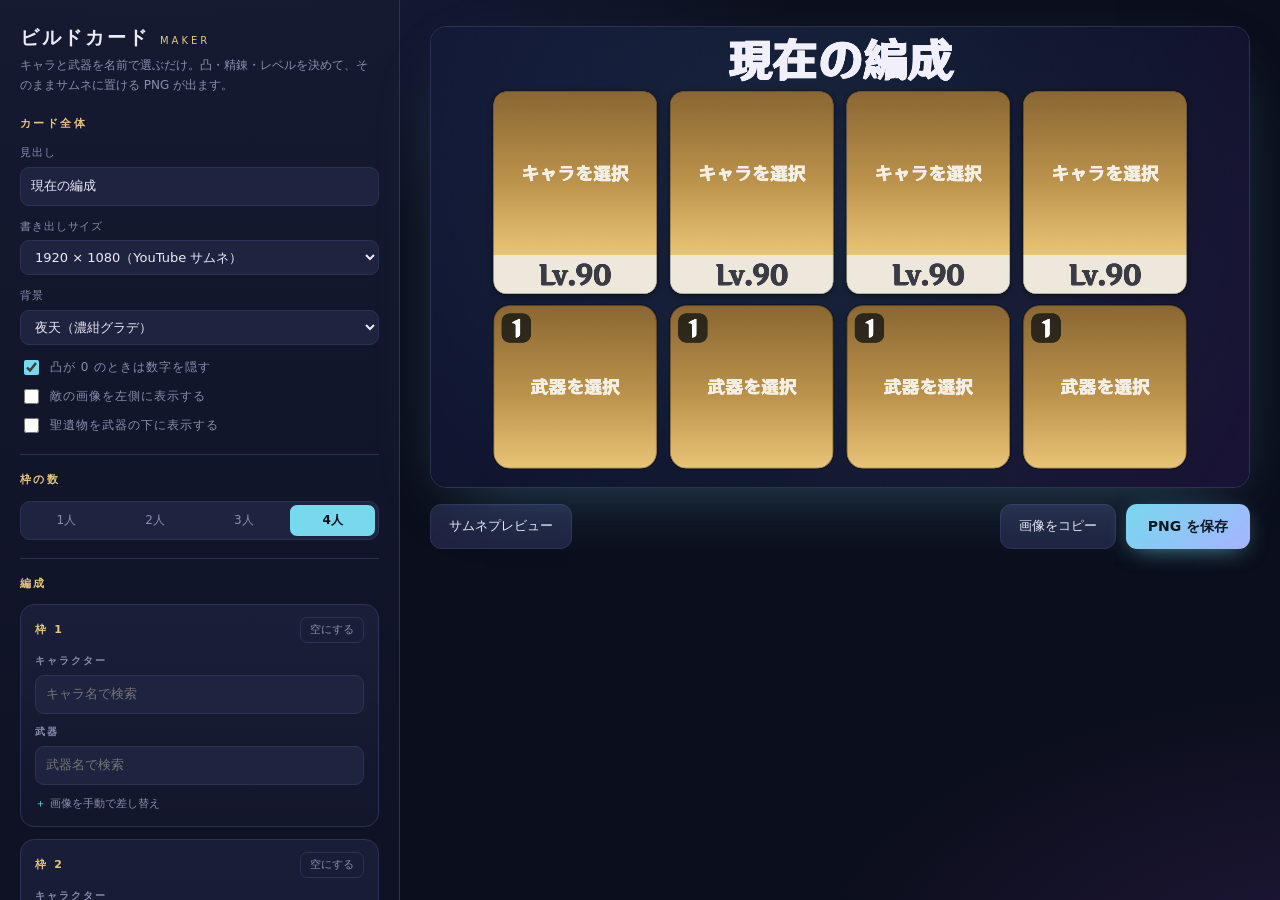
==== build-card-maker.html @ cc03a342 "ビルドカードメーカーをプランナーに統合し、キャラデータを共通化 サムネ用のビルドカードメーカーを同じリポジトリに取り込み、プランナーと master-data.js / images を共有するように" ====
<!DOCTYPE html>
<html lang="ja">
<head>
<meta charset="utf-8">
<meta name="viewport" content="width=device-width, initial-scale=1">
<title>ビルドカード メーカー</title>
<style>
  /* カード（キャンバス）描画用フォント。UI パネルには使いません。 */
  @font-face{ font-family:"CardFont"; src:url("./zhcn.ttf") format("truetype"); font-display:swap; }
  :root{
    --void:#0B0E1C;
    --panel:#161A31;
    --panel-2:#1E2340;
    --line:#2C3255;
    --ink:#ECEAF7;
    --muted:#8A8DAE;
    --gold:#E6C583;
    --glow:#78D8EE;
  }
  *{box-sizing:border-box}
  html,body{margin:0;height:100%}
  body{
    background:
      radial-gradient(1100px 600px at 12% -10%, #1B2246 0%, transparent 60%),
      radial-gradient(900px 500px at 105% 110%, #22183A 0%, transparent 60%),
      var(--void);
    color:var(--ink);
    font-family:"Hiragino Kaku Gothic ProN","Hiragino Sans","Yu Gothic","Noto Sans JP",system-ui,sans-serif;
    font-size:14px;
    line-height:1.6;
  }
  .wrap{display:grid;grid-template-columns:400px 1fr;min-height:100%}
  @media (max-width:900px){ .wrap{grid-template-columns:1fr} }

  /* ---- side ---- */
  .side{
    background:linear-gradient(180deg,rgba(22,26,49,.96),rgba(15,18,36,.96));
    border-right:1px solid var(--line);
    padding:22px 20px 60px;
    overflow-y:auto;
    max-height:100vh;
  }
  @media (max-width:900px){ .side{max-height:none;border-right:none;border-bottom:1px solid var(--line)} }

  .brand{display:flex;align-items:baseline;gap:10px;margin-bottom:4px}
  .brand h1{ font-size:19px;margin:0;letter-spacing:.14em;font-weight:600; }
  .brand span{font-size:10px;letter-spacing:.3em;color:var(--gold);text-transform:uppercase}
  .lede{color:var(--muted);font-size:12px;margin:0 0 20px}

  .group{border-top:1px solid var(--line);padding-top:16px;margin-top:18px}
  .group > h2{ font-size:11px;letter-spacing:.22em;color:var(--gold); margin:0 0 12px;font-weight:600; }
  label{display:block;font-size:11px;color:var(--muted);margin:0 0 5px;letter-spacing:.08em}

  input[type=text], select{
    width:100%;background:var(--panel-2);border:1px solid var(--line);
    color:var(--ink);border-radius:9px;padding:8px 10px;font:inherit;font-size:13px;
    transition:border-color .15s, box-shadow .15s;
  }
  input[type=text]:focus, select:focus{
    outline:none;border-color:var(--glow);box-shadow:0 0 0 3px rgba(120,216,238,.16);
  }
  .field{margin-bottom:12px}

  .seg{display:flex;gap:4px;background:var(--panel-2);border:1px solid var(--line);border-radius:10px;padding:3px}
  .seg button{
    flex:1;background:none;border:none;color:var(--muted);font:inherit;font-size:12px;
    padding:6px 2px;border-radius:7px;cursor:pointer;transition:.15s;
  }
  .seg button:hover{color:var(--ink)}
  .seg button[aria-pressed=true]{background:var(--glow);color:#08121A;font-weight:600}
  .seg button:focus-visible{outline:2px solid var(--glow);outline-offset:2px}

  .check{display:flex;align-items:center;gap:8px;margin-bottom:8px;color:var(--muted);font-size:12px;cursor:pointer}
  .check input{accent-color:var(--glow);width:15px;height:15px}

  /* slot cards */
  .slot{
    border:1px solid var(--line);border-radius:14px;padding:14px;margin-bottom:12px;
    background:linear-gradient(180deg,rgba(30,35,64,.7),rgba(22,26,49,.5));
  }
  .slot.focus{border-color:var(--glow);box-shadow:0 0 0 3px rgba(120,216,238,.16)}
  .slot > header{ display:flex;align-items:center;gap:8px;margin:-2px 0 10px; }
  .slot > header b{font-size:11px;letter-spacing:.2em;color:var(--gold);font-weight:600}
  .slot > header .sp{flex:1}
  .mini{
    background:none;border:1px solid var(--line);color:var(--muted);
    border-radius:7px;font:inherit;font-size:11px;padding:3px 9px;cursor:pointer;transition:.15s;
  }
  .mini:hover{border-color:var(--glow);color:var(--ink)}

  .seclabel{font-size:10px;letter-spacing:.2em;color:var(--muted);margin:10px 0 6px;font-weight:600}

  /* search */
  .search{position:relative;margin-bottom:4px}
  .s-input{width:100%}
  .results{
    position:absolute;left:0;right:0;top:calc(100% + 4px);z-index:9;
    background:var(--panel);border:1px solid var(--line);border-radius:10px;
    max-height:260px;overflow-y:auto;box-shadow:0 18px 40px -18px rgba(0,0,0,.8);
  }
  .result{display:flex;align-items:center;gap:9px;padding:7px 9px;cursor:pointer;border-bottom:1px solid rgba(255,255,255,.04)}
  .result:last-child{border-bottom:none}
  .result:hover{background:var(--panel-2)}
  .result.muted{color:var(--muted);font-size:12px;justify-content:center;cursor:default}
  .res-th{width:34px;height:34px;border-radius:8px;flex:none;background:var(--void) center/cover no-repeat;border:1px solid var(--line)}
  .res-tx{min-width:0;line-height:1.3}
  .res-tx b{display:block;font-size:12.5px;color:var(--ink);font-weight:500}
  .res-tx span{font-size:10.5px;color:var(--muted)}
  .res-tx .motif{color:var(--gold);font-style:normal;font-weight:600}
  /* レア度ラベル（暗い背景でも読める明度に調整） */
  .star{font-style:normal;font-weight:700}
  .star.s5{color:#F0C46A}
  .star.s4{color:#C6A2FF}
  .star.s3{color:#7FC9EC}

  /* selected chip */
  .chip{display:flex;align-items:center;gap:9px;padding:7px 9px;border:1px solid var(--line);border-radius:10px;background:rgba(11,14,28,.4);margin-bottom:4px}
  .chip-th{width:36px;height:36px;border-radius:8px;flex:none;background:var(--void) center/cover no-repeat;border:1px solid var(--line)}
  .chip-tx{flex:1;min-width:0;line-height:1.3}
  .chip-tx b{display:block;font-size:13px;color:var(--ink);font-weight:500;white-space:nowrap;overflow:hidden;text-overflow:ellipsis}
  .chip-tx span{font-size:10.5px;color:var(--muted)}

  /* param row */
  .prow{display:flex;gap:8px;margin:8px 0 2px}
  .prow > .lb{flex:1;min-width:0}
  .lb label{margin-bottom:4px}
  .stepper{display:flex;align-items:center;gap:5px}
  .stepper button{
    width:24px;height:26px;flex:none;border-radius:7px;border:1px solid var(--line);
    background:var(--panel-2);color:var(--ink);font:inherit;font-size:14px;cursor:pointer;line-height:1;
  }
  .stepper button:hover{border-color:var(--glow)}
  .stepper .val{
    flex:1;text-align:center;font-size:12.5px;font-variant-numeric:tabular-nums;
    background:var(--panel-2);border:1px solid var(--line);border-radius:7px;padding:3px 0;min-width:40px;
  }
  .mini-seg button{font-size:11px;padding:5px 2px}
  .lb input[type=text]{padding:6px 8px;text-align:center}

  .manual{margin-top:10px}
  .manual > summary{font-size:11px;color:var(--muted);cursor:pointer;list-style:none}
  .manual > summary::-webkit-details-marker{display:none}
  .manual > summary::before{content:"＋ ";color:var(--glow)}
  .manual[open] > summary::before{content:"－ "}
  .mfile{display:flex;align-items:center;justify-content:space-between;gap:8px;margin-top:8px;font-size:11px;color:var(--muted)}
  .mfile span{color:var(--ink)}
  .mfile input{font-size:11px;color:var(--muted);max-width:180px}

  /* ---- stage ---- */
  .stage{ padding:26px 30px 40px;display:flex;flex-direction:column;gap:16px;min-width:0; }
  .canvas-hold{
    position:relative;border-radius:16px;overflow:hidden;border:1px solid var(--line);
    background: repeating-conic-gradient(#171B33 0% 25%, #12162B 0% 50%) 50%/22px 22px;
    box-shadow:0 24px 70px -30px rgba(120,216,238,.35), 0 0 0 1px rgba(255,255,255,.02) inset;
  }
  #cv{display:block;width:100%;height:auto}

  .bar{display:flex;align-items:center;gap:10px;flex-wrap:wrap}
  .cta{
    border:none;border-radius:11px;padding:11px 22px;font:inherit;font-size:14px;font-weight:600;
    cursor:pointer;transition:.15s;
    background:linear-gradient(135deg,var(--glow),#A8B4FF);color:#08121A;
    box-shadow:0 6px 24px -8px rgba(120,216,238,.7);
  }
  .cta:hover{transform:translateY(-1px)}
  .ghost{
    border:1px solid var(--line);border-radius:11px;padding:11px 18px;font:inherit;font-size:13px;
    background:var(--panel-2);color:var(--ink);cursor:pointer;transition:.15s;
  }
  .ghost:hover{border-color:var(--glow)}
  button:focus-visible{outline:2px solid var(--glow);outline-offset:2px}

  .toast{
    position:fixed;left:50%;bottom:28px;transform:translate(-50%,20px);
    background:var(--panel-2);border:1px solid var(--glow);color:var(--ink);
    padding:10px 20px;border-radius:11px;font-size:13px;opacity:0;pointer-events:none;
    transition:.25s;z-index:60;
  }
  .toast.on{opacity:1;transform:translate(-50%,0)}

  /* ---- youtube preview modal ---- */
  .modal{position:fixed;inset:0;z-index:50;display:flex;align-items:center;justify-content:center;padding:24px}
  .modal[hidden]{display:none}
  .modal-bg{position:absolute;inset:0;background:rgba(4,6,14,.72);backdrop-filter:blur(3px)}
  .modal-card{
    position:relative;background:#0f0f0f;color:#f1f1f1;border:1px solid #272727;border-radius:16px;
    width:min(940px,94vw);max-height:88vh;overflow-y:auto;padding:22px 24px 26px;
    box-shadow:0 40px 120px -30px rgba(0,0,0,.9);
    font-family:"Roboto","Hiragino Kaku Gothic ProN","Noto Sans JP",system-ui,sans-serif;
  }
  .modal-x{position:absolute;top:12px;right:14px;background:none;border:none;color:#aaa;font-size:26px;cursor:pointer;line-height:1}
  .modal-x:hover{color:#fff}
  .modal-card h3{margin:0 0 4px;font-size:15px;font-weight:600;color:#fff}
  .modal-sub{margin:0 0 18px;font-size:12px;color:#aaa}
  .yt-dur{position:absolute;right:8px;bottom:8px;background:rgba(0,0,0,.8);color:#fff;font-size:12px;font-weight:600;padding:1px 6px;border-radius:5px}
  .yt-sech{font-size:12px;color:#aaa;letter-spacing:.05em;margin:0 0 10px;text-transform:uppercase}
  .yt-list{display:flex;flex-direction:column;gap:10px}
  .yt-row{display:flex;gap:10px}
  .yt-rowthumb{position:relative;width:168px;flex:none;aspect-ratio:16/9;border-radius:10px;overflow:hidden;background:#000}
  .yt-rowthumb img,.yt-rowthumb canvas{width:100%;height:100%;object-fit:contain;display:block}
  .yt-rowtx{min-width:0}
  .yt-rowtitle{font-size:13.5px;font-weight:500;color:#f1f1f1;line-height:1.3;margin-bottom:4px;
    display:-webkit-box;-webkit-line-clamp:2;-webkit-box-orient:vertical;overflow:hidden}
  .yt-rowmeta{font-size:11.5px;color:#aaa}
  @media (max-width:640px){ .yt-rowthumb{width:120px} }

  /* 検索結果ページでの見え方 */
  .yt-search{display:flex;flex-direction:column;gap:18px;margin-bottom:26px}
  .yt-srow{display:flex;gap:16px}
  .yt-sthumb{position:relative;width:360px;flex:none;aspect-ratio:16/9;border-radius:12px;overflow:hidden;background:#000}
  .yt-sthumb canvas{width:100%;height:100%;object-fit:contain;display:block}
  .yt-stx{min-width:0;padding-top:2px}
  .yt-stitle{font-size:18px;font-weight:400;color:#f1f1f1;line-height:1.4;margin-bottom:6px;
    display:-webkit-box;-webkit-line-clamp:2;-webkit-box-orient:vertical;overflow:hidden}
  .yt-smeta{font-size:12px;color:#aaa;margin-bottom:12px}
  .yt-sch{display:flex;align-items:center;gap:8px;font-size:12px;color:#aaa;margin-bottom:8px}
  .yt-sav{width:24px;height:24px;border-radius:50%;flex:none;background:linear-gradient(135deg,#78D8EE,#A8B4FF)}
  .yt-sdesc{font-size:12px;color:#aaa;line-height:1.5;
    display:-webkit-box;-webkit-line-clamp:2;-webkit-box-orient:vertical;overflow:hidden}
  @media (max-width:760px){ .yt-sthumb{width:240px} }

  @media (prefers-reduced-motion:reduce){ *{transition:none !important} }
</style>
</head>
<body>
<div class="wrap">

  <!-- ================= 操作パネル ================= -->
  <aside class="side">
    <div class="brand"><h1>ビルドカード</h1><span>maker</span></div>
    <p class="lede">キャラと武器を名前で選ぶだけ。凸・精錬・レベルを決めて、そのままサムネに置ける PNG が出ます。</p>

    <div class="group" style="border-top:none;padding-top:0;margin-top:0">
      <h2>カード全体</h2>
      <div class="field">
        <label for="title">見出し</label>
        <input type="text" id="title" value="現在の編成" placeholder="空欄でもOK">
      </div>
      <div class="field">
        <label for="size">書き出しサイズ</label>
        <select id="size">
          <option value="1920x1080">1920 × 1080（YouTube サムネ）</option>
          <option value="1280x720">1280 × 720</option>
          <option value="1200x675">1200 × 675（X 投稿）</option>
          <option value="1080x1080">1080 × 1080（正方形）</option>
          <option value="1080x1350">1080 × 1350（縦長）</option>
        </select>
      </div>
      <div class="field">
        <label for="bg">背景</label>
        <select id="bg">
          <option value="night">夜天（濃紺グラデ）</option>
          <option value="ember">残照（紫〜橙）</option>
          <option value="paper">白磁（明るめ）</option>
          <option value="ink">墨（単色）</option>
          <option value="clear">透過（イラストに重ねる用）</option>
        </select>
      </div>
      <label class="check"><input type="checkbox" id="hideZero" checked><span>凸が 0 のときは数字を隠す</span></label>
      <label class="check"><input type="checkbox" id="showEnemy"><span>敵の画像を左側に表示する</span></label>
      <label class="check"><input type="checkbox" id="showArtifact"><span>聖遺物を武器の下に表示する</span></label>
      <div id="enemyPick" hidden></div>
    </div>

    <div class="group">
      <h2>枠の数</h2>
      <div class="seg" id="countSeg"></div>
    </div>

    <div class="group">
      <h2>編成</h2>
      <div id="slots"></div>
    </div>
  </aside>

  <!-- ================= プレビュー ================= -->
  <main class="stage">
    <div class="canvas-hold">
      <canvas id="cv" width="1920" height="1080"></canvas>
    </div>
    <div class="bar">
      <button class="ghost" id="previewBtn">サムネプレビュー</button>
      <span style="flex:1"></span>
      <button class="ghost" id="copyBtn">画像をコピー</button>
      <button class="cta" id="saveBtn">PNG を保存</button>
    </div>
  </main>
</div>

<!-- YouTube サムネプレビュー -->
<div class="modal" id="ytModal" hidden>
  <div class="modal-bg" id="ytBg"></div>
  <div class="modal-card">
    <button class="modal-x" id="ytClose" aria-label="閉じる">×</button>
    <h3>YouTube サムネイル プレビュー</h3>
    <p class="modal-sub">検索結果・関連動画に並んだときの見え方の目安です。</p>
    <p class="yt-sech">検索結果での見え方</p>
    <div class="yt-search" id="ytSearch"></div>
    <p class="yt-sech">関連動画での見え方</p>
    <div class="yt-list" id="ytList"></div>
  </div>
</div>

<div class="toast" id="toast"></div>

<!-- 幻想シアターと同じ構造のフォルダに置く前提。characters / weapons / icons.elements を読み込みます -->
<script>
// master-data.js を毎回読み直す（ブラウザのキャッシュで古いデータが残るのを防ぐ）
var _v=Date.now();
document.write('<scr'+'ipt src="./master-data.js?v='+_v+'"><\/scr'+'ipt>');
document.write('<scr'+'ipt src="./card-data.js?v='+_v+'"><\/scr'+'ipt>');
</script>
<script>
/* ============================================================
   データ読み込み
   ============================================================ */
const DATA = window.GENGEKI_MASTER_DATA || {};
const CHARS = (DATA.characters || []).filter(c => c && c.name);
const CARD = window.CARD_DATA || {};           // card-data.js（武器・聖遺物・敵・読みがな）
const WEAPONS = CARD.weapons || [];
const ENEMIES = CARD.enemies || [];
const ARTIFACTS = CARD.artifacts || [];
const READINGS = CARD.readings || {};
// 読みがなは master-data.js（Notion の Reading 列）を優先し、無ければ card-data.js で補う
const charReading = c => c.reading || READINGS[c.id] || "";
const ELEM_ICON = (DATA.icons && DATA.icons.elements) || {};
const ELEM_LIST = DATA.elements || ["炎","水","雷","氷","風","岩","草"];

const ELEMENTS = {
  "炎":"#FF7A4D","水":"#4FB6FF","雷":"#B98BFF","氷":"#8FE3F5",
  "風":"#5FE0A8","岩":"#F0B93E","草":"#93C93B"
};

// レア度表が入るまでの暫定フォールバック（★4キャラの id）。master-data 側に rarity があればそちら優先。
const FOURSTAR = new Set([
  "amber","xiangling","bennett","xinyan","thoma","chevreuse","gamin","yanfei","nicole",
  "barbara","xingqiu","candace","chongyun","rosaria","layla","mika","freminet","diona","charlotte","kaeya",
  "iansan","ororon","sethos","dori","kukishinobu","kujousara","fischl","beidou","razor","lisa",
  "lynette","faruzan","shikanoinheizou","sayu","sucrose","kachina","yunjin","gorou","noelle","ningguang",
  "kirara","kaveh","yaoyao","collei"
]);
const charRarity = c => c.rarity || (FOURSTAR.has(c.id) ? 4 : 5);

/* ============================================================
   状態
   ============================================================ */
function newSlot(){
  return {
    char:null, charImg:null, elem:"", cons:0, level:90, rarityOverride:null,
    cz:1, cox:0, coy:0,
    weapon:null, wpImg:null, refine:1, wrarityOverride:null,
    wz:1, wox:0, woy:0,
    artifact:null, afImg:null
  };
}
const S = {
  title:"現在の編成", w:1920, h:1080, bg:"night", hideZero:true,
  enemy:null, enemyImg:null, showEnemy:false, showArtifact:false,
  slots:[newSlot(),newSlot(),newSlot(),newSlot()], count:4
};

const slotElem   = s => s.char ? (s.char.isTraveler ? (s.elem || s.char.element) : s.char.element) : (s.elem || "");
const slotCharR  = s => s.rarityOverride  ?? (s.char   ? charRarity(s.char)        : 5);
const slotWpR    = s => s.wrarityOverride ?? (s.weapon ? (s.weapon.rarity || 5)    : 5);

const cv = document.getElementById("cv");
const ctx = cv.getContext("2d");
let hits = [];
let drag = null;

/* ============================================================
   画像ロード（キャッシュ）
   ============================================================ */
const imgCache = new Map();
function loadImg(src, cb){
  if(!src){ cb && cb(null); return; }
  let e = imgCache.get(src);
  if(e){
    if(e.ok) cb && cb(e.img);
    else if(cb) e.cbs.push(cb);
    return;
  }
  const img = new Image();
  e = { img, ok:false, cbs: cb ? [cb] : [] };
  imgCache.set(src, e);
  img.onload  = ()=>{ e.ok=true; e.cbs.forEach(f=>f(img)); e.cbs=[]; draw(); };
  img.onerror = ()=>{
    // macOS で作られたファイル名は濁点が分解形(NFD)のことがある。
    // 1度だけ NFD 表記で読み直す（例: 「夜を紡ぐ天鏡.webp」）
    const alt = src.normalize && src.normalize("NFD");
    if(alt && alt!==src && !e.retried){ e.retried=true; img.src=alt; return; }
    e.cbs.forEach(f=>f(null)); e.cbs=[];
  };
  img.src = src;
}
function cachedReady(src){ const e = imgCache.get(src); return e && e.ok ? e.img : null; }

function readImage(file, cb){
  const r = new FileReader();
  r.onload = ()=>{ const img = new Image(); img.onload = ()=>cb(img); img.src = r.result; };
  r.readAsDataURL(file);
}

/* ============================================================
   選択
   ============================================================ */
function selectChar(i, c){
  const s = S.slots[i];
  s.char = c; s.charImg = null; s.rarityOverride = null;
  s.elem = c.isTraveler ? c.element : "";
  s.level = c.level || 90; s.cz=1; s.cox=0; s.coy=0;
  // 武器種が合わなくなったら武器を外す
  const type = c.tags && c.tags.weapon;
  if(s.weapon && type && s.weapon.type && s.weapon.type !== type){ s.weapon=null; s.wpImg=null; }
  loadImg(c.image, img=>{ s.charImg = img; draw(); });
  buildSlots(); draw();
}
function selectEnemy(e){
  S.enemy=e; S.enemyImg=null;
  if(e) loadImg(e.image, img=>{ S.enemyImg=img; draw(); });
  buildSlots(); draw();
}
function selectArtifact(i, a){
  const s=S.slots[i];
  s.artifact=a; s.afImg=null;
  if(a) loadImg(a.image, img=>{ s.afImg=img; draw(); });
  buildSlots(); draw();
}
function selectWeapon(i, w){
  const s = S.slots[i];
  s.weapon = w; s.wpImg = null; s.refine = 1; s.wrarityOverride = null;
  s.wz=1; s.wox=0; s.woy=0;
  loadImg(w.image, img=>{ s.wpImg = img; draw(); });
  buildSlots(); draw();
}

/* ============================================================
   UI 構築
   ============================================================ */
const seg = document.getElementById("countSeg");
[1,2,3,4].forEach(n=>{
  const b = document.createElement("button");
  b.textContent = n + "人";
  b.setAttribute("aria-pressed", n===S.count);
  b.onclick = ()=>{
    S.count = n;
    [...seg.children].forEach((c,i)=>c.setAttribute("aria-pressed", i+1===n));
    buildSlots(); draw();
  };
  seg.appendChild(b);
});

function buildSlots(){
  const host = document.getElementById("slots");
  host.innerHTML = "";
  for(let i=0;i<S.count;i++) host.appendChild(slotUI(i));
}

function sectionLabel(txt){ const d=document.createElement("div"); d.className="seclabel"; d.textContent=txt; return d; }
function labeled(txt, node){
  const d=document.createElement("div"); d.className="lb";
  const l=document.createElement("label"); l.textContent=txt;
  d.append(l,node); return d;
}
// ★5=金 / ★4=紫 / ★3=青 の色付きラベル
function starTag(r){
  const n = r>=5 ? 5 : (r>=4 ? 4 : 3);
  return `<i class="star s${n}">★${n}</i>`;
}
function resultHTML(src,name,meta){
  return `<div class="res-th" style="background-image:url('${src||""}')"></div>`+
         `<div class="res-tx"><b>${name}</b><span>${meta||""}</span></div>`;
}
function selectedChip(src,name,meta,onChange){
  const d=document.createElement("div"); d.className="chip";
  d.innerHTML = `<div class="chip-th" style="background-image:url('${src||""}')"></div>`+
                `<div class="chip-tx"><b>${name}</b><span>${meta||""}</span></div>`;
  const b=document.createElement("button"); b.className="mini"; b.textContent="変更"; b.onclick=onChange;
  d.appendChild(b); return d;
}
function makeSearch(opts){
  const wrap=document.createElement("div"); wrap.className="search";
  const input=document.createElement("input"); input.type="text"; input.placeholder=opts.placeholder;
  const res=document.createElement("div"); res.className="results"; res.hidden=true;
  wrap.append(input,res);
  function render(){
    const q=input.value.trim();
    const list=opts.list().filter(it=> !q || opts.text(it).includes(q));
    res.innerHTML="";
    if(list.length===0){
      const m=document.createElement("div"); m.className="result muted";
      m.textContent = opts.empty || "該当なし"; res.appendChild(m); res.hidden=false; return;
    }
    list.forEach(it=>{
      const r=document.createElement("div"); r.className="result"; r.innerHTML=opts.item(it);
      r.onmousedown = e=>{ e.preventDefault(); opts.pick(it); };
      res.appendChild(r);
    });
    res.hidden=false;
  }
  input.oninput=render; input.onfocus=render;
  input.onblur=()=>setTimeout(()=>res.hidden=true,120);
  return wrap;
}
function stepper(val,min,max,fmt,onchange){
  const wrap=document.createElement("div"); wrap.className="stepper";
  const dec=document.createElement("button"); dec.textContent="−";
  const v=document.createElement("span"); v.className="val"; v.textContent=fmt(val);
  const inc=document.createElement("button"); inc.textContent="＋";
  let cur=val;
  dec.onclick=()=>{ cur=Math.max(min,cur-1); v.textContent=fmt(cur); onchange(cur); };
  inc.onclick=()=>{ cur=Math.min(max,cur+1); v.textContent=fmt(cur); onchange(cur); };
  wrap.append(dec,v,inc); return wrap;
}
// 実際に存在するレベル：1〜90 と 95・100
const LEVELS=(()=>{ const a=[100,95]; for(let v=90;v>=1;v--) a.push(v); return a; })();
function levelSelect(s){
  const sel=document.createElement("select");
  LEVELS.forEach(v=>{ const o=document.createElement("option"); o.value=v; o.textContent="Lv."+v; sel.appendChild(o); });
  sel.value=String(s.level);
  sel.onchange=()=>{ s.level=+sel.value; draw(); };
  return sel;
}
function elemSelect(s){
  const sel=document.createElement("select");
  ELEM_LIST.forEach(e=>{ const o=document.createElement("option"); o.value=e; o.textContent=e; sel.appendChild(o); });
  sel.value=slotElem(s);
  sel.onchange=()=>{ s.elem=sel.value; draw(); };
  return sel;
}
function manualUploads(i){
  const s=S.slots[i];
  const d=document.createElement("details"); d.className="manual";
  const sum=document.createElement("summary"); sum.textContent="画像を手動で差し替え"; d.appendChild(sum);
  const mk=(txt,kind)=>{
    const f=document.createElement("label"); f.className="mfile";
    const sp=document.createElement("span"); sp.textContent=txt; f.appendChild(sp);
    const inp=document.createElement("input"); inp.type="file"; inp.accept="image/*";
    inp.onchange=()=>{ const file=inp.files[0]; if(!file) return; readImage(file,img=>{
      if(kind==="char"){ s.charImg=img; s.cz=1; s.cox=0; s.coy=0; }
      else if(kind==="af"){ s.afImg=img; }
      else { s.wpImg=img; s.wz=1; s.wox=0; s.woy=0; }
      draw();
    }); };
    f.appendChild(inp); return f;
  };
  d.append(mk("キャラ画像","char"), mk("武器画像","wp"));
  if(S.showArtifact) d.appendChild(mk("聖遺物画像","af"));
  return d;
}

// 敵の画像を手動で差し替え
function enemyManualUpload(){
  const d=document.createElement("details"); d.className="manual";
  const sum=document.createElement("summary"); sum.textContent="画像を手動で差し替え"; d.appendChild(sum);
  const f=document.createElement("label"); f.className="mfile";
  const sp=document.createElement("span"); sp.textContent="敵画像"; f.appendChild(sp);
  const inp=document.createElement("input"); inp.type="file"; inp.accept="image/*";
  inp.onchange=()=>{ const file=inp.files[0]; if(!file) return; readImage(file,img=>{ S.enemyImg=img; draw(); }); };
  f.appendChild(inp); d.appendChild(f);
  return d;
}

function slotUI(i){
  const s=S.slots[i];
  const el=document.createElement("div"); el.className="slot"; el.dataset.slot=i;

  const head=document.createElement("header");
  head.innerHTML=`<b>枠 ${i+1}</b><span class="sp"></span>`;
  const clr=document.createElement("button"); clr.className="mini"; clr.textContent="空にする";
  clr.onclick=()=>{ S.slots[i]=newSlot(); buildSlots(); draw(); };
  head.appendChild(clr); el.appendChild(head);

  // ---- キャラ ----
  el.appendChild(sectionLabel("キャラクター"));
  if(s.char){
    el.appendChild(selectedChip(s.char.image, s.char.name, slotElem(s)+" ・ "+starTag(slotCharR(s)),
      ()=>{ s.char=null; s.charImg=null; buildSlots(); draw(); }));
    const row=document.createElement("div"); row.className="prow";
    row.appendChild(labeled("凸", stepper(s.cons,0,6,v=>v+"凸",v=>{s.cons=v;draw();})));
    row.appendChild(labeled("Lv.", levelSelect(s)));
    el.appendChild(row);
    if(s.char.isTraveler) el.appendChild(labeled("元素（主人公）", elemSelect(s)));
  } else {
    const sc=makeSearch({
      placeholder:"キャラ名で検索",
      list:()=>CHARS, text:c=>c.name+" "+charReading(c)+" "+(c.id||""),
      item:c=>resultHTML(c.image,c.name,c.element+" ・ "+starTag(charRarity(c))),
      pick:c=>selectChar(i,c),
      empty: CHARS.length? "該当なし" : "キャラデータ未読み込み"
    });
    sc.dataset.kind="char"; el.appendChild(sc);
  }

  // ---- 武器 ----
  el.appendChild(sectionLabel("武器"));
  const type = s.char && s.char.tags ? s.char.tags.weapon : null;
  if(s.weapon){
    el.appendChild(selectedChip(s.weapon.image, s.weapon.name,
      (s.weapon.type||"")+" ・ "+starTag(slotWpR(s)),
      ()=>{ s.weapon=null; s.wpImg=null; buildSlots(); draw(); }));
    const row=document.createElement("div"); row.className="prow";
    row.appendChild(labeled("精錬", stepper(s.refine,1,5,v=>"R"+v,v=>{s.refine=v;draw();})));
    el.appendChild(row);
  } else {
    const charName = s.char ? s.char.name : null;
    const isMotif = w => !!charName && w.motif===charName;
    const sw=makeSearch({
      placeholder: type ? (type+"を名前で検索") : "武器名で検索",
      list:()=> WEAPONS.filter(w=> !type || w.type===type)
                       // モチーフ武器を最優先、次にレア度の高い順
                       .sort((a,b)=> (isMotif(b)-isMotif(a)) || ((b.rarity||0)-(a.rarity||0))),
      text:w=>w.name+" "+(w.reading||""),
      item:w=>resultHTML(w.image, w.name,
              starTag(w.rarity||5)+" ・ "+(w.type||"")+(isMotif(w)?' ・ <i class="motif">モチーフ</i>':"")),
      pick:w=>selectWeapon(i,w),
      empty: WEAPONS.length ? "該当なし（下の「手動で差し替え」から画像を入れられます）"
                            : "武器データ未登録（手動で差し替えを使ってください）"
    });
    sw.dataset.kind="wp"; el.appendChild(sw);
  }

  // ---- 聖遺物（表示ONのときだけ） ----
  if(S.showArtifact){
    el.appendChild(sectionLabel("聖遺物"));
    if(s.artifact){
      el.appendChild(selectedChip(s.artifact.image, s.artifact.name, "",
        ()=>{ s.artifact=null; s.afImg=null; buildSlots(); draw(); }));
    } else {
      const sa=makeSearch({
        placeholder:"聖遺物セット名で検索",
        list:()=>ARTIFACTS, text:a=>a.name,
        item:a=>resultHTML(a.image,a.name,""),
        pick:a=>selectArtifact(i,a),
        empty: ARTIFACTS.length? "該当なし" : "聖遺物データ未登録"
      });
      sa.dataset.kind="af"; el.appendChild(sa);
    }
  }

  el.appendChild(manualUploads(i));
  return el;
}

// 全体設定
document.getElementById("title").oninput  = e=>{ S.title=e.target.value; draw(); };
document.getElementById("bg").onchange    = e=>{ S.bg=e.target.value; draw(); };
document.getElementById("hideZero").onchange = e=>{ S.hideZero=e.target.checked; draw(); };
document.getElementById("showEnemy").onchange = e=>{
  S.showEnemy=e.target.checked; document.getElementById("enemyPick").hidden=!S.showEnemy;
  buildEnemyPick(); draw();
};
document.getElementById("showArtifact").onchange = e=>{ S.showArtifact=e.target.checked; buildSlots(); draw(); };

// 敵の選択UI
function buildEnemyPick(){
  const host=document.getElementById("enemyPick"); host.innerHTML="";
  if(!S.showEnemy) return;
  host.appendChild(sectionLabel("敵"));
  if(S.enemy){
    host.appendChild(selectedChip(S.enemy.image, S.enemy.name, "",
      ()=>{ S.enemy=null; S.enemyImg=null; buildEnemyPick(); draw(); }));
  } else {
    const se=makeSearch({
      placeholder:"敵の名前で検索",
      list:()=>ENEMIES, text:e=>e.name,
      item:e=>resultHTML(e.image,e.name,""),
      pick:e=>{ selectEnemy(e); buildEnemyPick(); },
      empty: ENEMIES.length? "該当なし" : "敵データ未読み込み"
    });
    se.dataset.kind="enemy"; host.appendChild(se);
  }
  host.appendChild(enemyManualUpload());
}
document.getElementById("size").onchange  = e=>{
  const [w,h]=e.target.value.split("x").map(Number);
  S.w=w; S.h=h; cv.width=w; cv.height=h; draw();
};

/* ============================================================
   描画ヘルパ
   ============================================================ */
const F = '"CardFont","Hiragino Kaku Gothic ProN","Hiragino Sans","Yu Gothic","Noto Sans JP",sans-serif';

function rr(x,y,w,h,r){
  ctx.beginPath();
  if(ctx.roundRect) ctx.roundRect(x,y,w,h,r);
  else {
    ctx.moveTo(x+r,y); ctx.arcTo(x+w,y,x+w,y+h,r); ctx.arcTo(x+w,y+h,x,y+h,r);
    ctx.arcTo(x,y+h,x,y,r); ctx.arcTo(x,y,x+w,y,r); ctx.closePath();
  }
}
// 角ごとに丸みを指定できる矩形  radii=[左上,右上,右下,左下]
function rrc(x,y,w,h,radii){
  const [tl,tr,br,bl]=radii;
  ctx.beginPath();
  if(ctx.roundRect){ ctx.roundRect(x,y,w,h,radii); return; }
  ctx.moveTo(x+tl,y);
  ctx.lineTo(x+w-tr,y); ctx.arcTo(x+w,y,x+w,y+tr,tr);
  ctx.lineTo(x+w,y+h-br); ctx.arcTo(x+w,y+h,x+w-br,y+h,br);
  ctx.lineTo(x+bl,y+h); ctx.arcTo(x,y+h,x,y+h-bl,bl);
  ctx.lineTo(x,y+tl); ctx.arcTo(x,y,x+tl,y,tl);
  ctx.closePath();
}
function fitText(text,maxW,startPx,weight){
  let px=startPx;
  while(px>10){ ctx.font=`${weight} ${px}px ${F}`; if(ctx.measureText(text).width<=maxW) break; px-=1; }
  return px;
}
// 実際の字面（グリフの上端〜下端）の中心を cy に合わせて描く。
// textBaseline:"middle" はフォントのメトリクス依存でズレるため、こちらを使う。
function drawTextCentered(text,cx,cy){
  ctx.textAlign="center"; ctx.textBaseline="alphabetic";
  const m=ctx.measureText(text);
  const a=m.actualBoundingBoxAscent||0, d=m.actualBoundingBoxDescent||0;
  ctx.fillText(text, cx, cy+(a-d)/2);
}
function centerText(text,cx,y,maxW,startPx,weight,color){
  if(!text) return;
  fitText(text,maxW,startPx,weight);
  ctx.fillStyle=color;
  drawTextCentered(text,cx,y);
}
function fillRarity(x,y,w,h,rarity){
  const g=ctx.createLinearGradient(x,y,x,y+h);
  if(rarity>=5){ g.addColorStop(0,"#8A6733"); g.addColorStop(.55,"#BC934C"); g.addColorStop(1,"#E9C577"); }
  else if(rarity>=4){ g.addColorStop(0,"#463C69"); g.addColorStop(.55,"#6B5D93"); g.addColorStop(1,"#9787BA"); }
  else { g.addColorStop(0,"#3B7C9E"); g.addColorStop(.55,"#63A9C9"); g.addColorStop(1,"#9AD2E6"); }
  ctx.fillStyle=g; ctx.fillRect(x,y,w,h);
}
function coverInto(img,x,y,w,h,z,ox,oy){
  const k=Math.max(w/img.width,h/img.height)*z;
  const dw=img.width*k, dh=img.height*k;
  ctx.drawImage(img, x+(w-dw)/2+ox*w, y+(h-dh)/2+oy*h, dw, dh);
}
function containInto(img,x,y,w,h,pad){
  const s=Math.min((w*(1-pad))/img.width,(h*(1-pad))/img.height);
  const dw=img.width*s, dh=img.height*s;
  ctx.drawImage(img, x+(w-dw)/2, y+(h-dh)/2, dw, dh);
}

// 数字バッジ  hi:true=黄背景/橙字, false=黒背景/白字（背景は約80%不透明）
function roundBadge(bx,by,side,num,hi,scale){
  rr(bx,by,side,side,side*0.28);
  ctx.fillStyle = hi ? "rgba(245,200,66,.8)" : "rgba(20,20,20,.8)"; ctx.fill();
  ctx.font=`800 ${Math.round(side*0.56*(scale||1))}px ${F}`;
  ctx.fillStyle = hi ? "#C4561A" : "#FFFFFF";
  drawTextCentered(String(num), bx+side/2, by+side/2);
}
// 元素アイコン（左上・背景なし・影付き・大きめ）
function elementBadge(elem,x,y,w,h){
  if(!elem) return;
  const side=Math.min(w,h)*0.24, m=w*0.025, bx=x+m, by=y+m;
  const ic=ELEM_ICON[elem];
  const ready = ic ? cachedReady(ic) : null;
  if(ic && !ready) loadImg(ic,null);
  ctx.save();
  ctx.shadowColor="rgba(0,0,0,.6)"; ctx.shadowBlur=side*0.22; ctx.shadowOffsetY=side*0.06;
  if(ready){ ctx.drawImage(ready, bx, by, side, side); }
  else { ctx.font=`700 ${Math.round(side*0.72)}px ${F}`; ctx.fillStyle=(ELEMENTS[elem]||"#fff"); ctx.textAlign="left"; ctx.textBaseline="top"; ctx.fillText(elem, bx, by); }
  ctx.restore();
}
// レベル帯（カード下半分。上辺は角丸なし＝アートと隙間なく連結、下辺だけ角丸）
function levelPlate(text,x,artBottom,w,r,color){
  const ph=w*PLATE_H_R, cx=x+w/2;
  rrc(x, artBottom, w, ph, [0,0,r,r]);
  ctx.fillStyle="#EDE7DC"; ctx.fill();
  fitText(text, w*0.86, Math.round(ph*0.66), "700");
  ctx.fillStyle=color||"#3A3B45";
  drawTextCentered(text, cx, artBottom+ph/2);
  return artBottom;
}

function theme(){
  const light = S.bg==="paper";
  return { light, ink: light?"#1A1B2E":"#F1EFFA", gold: light?"#B08A34":"#E6C583" };
}
function paintBG(){
  ctx.clearRect(0,0,S.w,S.h);
  if(S.bg==="clear") return;
  if(S.bg==="ink"){ ctx.fillStyle="#101223"; ctx.fillRect(0,0,S.w,S.h); return; }
  let g=ctx.createLinearGradient(0,0,S.w,S.h);
  if(S.bg==="night"){ g.addColorStop(0,"#131A38"); g.addColorStop(.55,"#0D1128"); g.addColorStop(1,"#1A1436"); }
  else if(S.bg==="ember"){ g.addColorStop(0,"#2A1740"); g.addColorStop(.6,"#3A1C36"); g.addColorStop(1,"#4A2A22"); }
  else { g.addColorStop(0,"#F6F4EF"); g.addColorStop(1,"#E7E4F0"); }
  ctx.fillStyle=g; ctx.fillRect(0,0,S.w,S.h);
  if(S.bg!=="paper"){
    const r=ctx.createRadialGradient(S.w*.5,S.h*.42,0,S.w*.5,S.h*.42,S.w*.55);
    r.addColorStop(0,"rgba(120,216,238,.10)"); r.addColorStop(1,"rgba(120,216,238,0)");
    ctx.fillStyle=r; ctx.fillRect(0,0,S.w,S.h);
  }
}

/* ============================================================
   メイン描画：上段=キャラ（アート枠＋Lvプレート）/ 下段=武器（正方形）
   ============================================================ */
const ART_ASPECT=1.0;    // アート部分の縦横比（1:1）
const PLATE_H_R=0.24;    // Lv帯の高さ（×カード幅）
const BADGE_R=0.18;      // 凸／精錬バッジの一辺（×カード幅・キャラと武器で共通）
const BADGE_M=0.05;      // バッジの余白（×カード幅）
const NUM_SCALE=1.35;    // 凸／精錬バッジの数字の拡大倍率（キャラ・武器共通）
const ENEMY_W=1.60;      // 敵カードの幅（×カード幅）
const ARTIFACT_H=0.62;   // 聖遺物カードの高さ（×カード幅）

function draw(){
  const t=theme(); hits=[]; paintBG();

  const n=S.count, cols=n;
  const pad=S.w*0.04;
  const headH= S.title ? S.h*0.14 : S.h*0.04;

  if(S.title) centerText(S.title, S.w/2, headH*0.5, S.w-pad*2, Math.round(S.h*0.098), "700", t.ink);

  const areaY=headH, areaH=S.h-headH-S.h*0.04;
  const gapX=S.w*0.016, gapY=S.h*0.024;

  // 1列あたりの高さ（アート＋Lv帯 ／ 武器 ／ 任意で聖遺物）
  const charBlock=ART_ASPECT + PLATE_H_R;
  let stack=charBlock + 1;                       // キャラ + 武器(正方形)
  if(S.showArtifact) stack += ARTIFACT_H;        // + 聖遺物
  const gapsY = S.showArtifact ? gapY*2 : gapY;

  // 敵カラムぶんを引いた幅で列幅を決める
  const enemyUnits = S.showEnemy ? ENEMY_W : 0;  // 敵の幅＝colW×ENEMY_W
  const gapCount   = S.showEnemy ? cols : cols-1;
  const availW = S.w - pad*2 - gapX*gapCount;
  const colWByW = availW/(cols + enemyUnits);
  const colWByH = (areaH - gapsY)/stack;
  const colW = Math.min(colWByW, colWByH);

  const charH=colW*charBlock;
  const stackH=colW*stack + gapsY;
  const enemyW=colW*ENEMY_W;
  const gridW=colW*cols + gapX*(cols-1) + (S.showEnemy ? enemyW+gapX : 0);
  const startX=(S.w-gridW)/2, startY=areaY+(areaH-stackH)/2;

  let x0=startX;
  if(S.showEnemy){
    drawEnemyCard(startX, startY, enemyW, stackH);
    x0 = startX + enemyW + gapX;
  }

  for(let i=0;i<n;i++){
    const x=x0+i*(colW+gapX);
    drawCharCard(S.slots[i], i, x, startY, colW);
    const wy=startY+charH+gapY;
    drawWeaponCard(S.slots[i], i, x, wy, colW, colW);
    if(S.showArtifact) drawArtifactCard(S.slots[i], i, x, wy+colW+gapY, colW, colW*ARTIFACT_H);
  }
}

// 敵カード（左側・縦長）
function drawEnemyCard(x, y, w, h){
  const r=w*0.06;
  ctx.save(); rrc(x,y,w,h,[r,r,r,r]); ctx.clip();
  const g=ctx.createLinearGradient(x,y,x,y+h);
  g.addColorStop(0,"#3A2036"); g.addColorStop(1,"#1C1430");
  ctx.fillStyle=g; ctx.fillRect(x,y,w,h);
  if(S.enemyImg) coverInto(S.enemyImg, x,y,w,h, 1, 0, 0);
  ctx.restore();
  if(!S.enemyImg) centerText(S.enemy?"画像なし":"敵を選択", x+w/2, y+h*0.5, w*0.82, Math.round(w*0.09), "600", "rgba(255,255,255,.85)");
  ctx.strokeStyle="rgba(0,0,0,.30)"; ctx.lineWidth=Math.max(2,w*0.007); rrc(x,y,w,h,[r,r,r,r]); ctx.stroke();
  hits.push({x,y,w,h,slot:-1,kind:"enemy"});
}

// 聖遺物カード（キャラ列の3段目）
function drawArtifactCard(s, idx, x, y, w, h){
  const r=w*0.08;
  ctx.save(); rrc(x,y,w,h,[r,r,r,r]); ctx.clip();
  const g=ctx.createLinearGradient(x,y,x,y+h);
  g.addColorStop(0,"#2A2742"); g.addColorStop(1,"#1A1830");
  ctx.fillStyle=g; ctx.fillRect(x,y,w,h);
  if(s.afImg) containInto(s.afImg, x,y,w,h, 0.16);
  ctx.restore();
  if(!s.afImg) centerText(s.artifact? s.artifact.name : "聖遺物", x+w/2, y+h*0.5, w*0.84, Math.round(w*0.11), "600", "rgba(255,255,255,.85)");
  ctx.strokeStyle="rgba(0,0,0,.30)"; ctx.lineWidth=Math.max(2,w*0.009); rrc(x,y,w,h,[r,r,r,r]); ctx.stroke();
  hits.push({x,y,w,h,slot:idx,kind:"af"});
}

function drawCharCard(s, idx, x, y, w){
  const artH=w*ART_ASPECT, artBottom=y+artH;
  const cardH=artH + w*PLATE_H_R;
  const r=w*0.08, rarity=slotCharR(s), elem=slotElem(s);

  // カード全体の影
  ctx.save();
  ctx.shadowColor="rgba(0,0,0,.38)"; ctx.shadowBlur=w*0.05; ctx.shadowOffsetY=w*0.014;
  rrc(x,y,w,cardH,[r,r,r,r]); ctx.fillStyle="#EDE7DC"; ctx.fill();
  ctx.restore();

  // アート（上side だけ角丸、下辺はフラットに切る）
  ctx.save(); rrc(x,y,w,artH,[r,r,0,0]); ctx.clip();
  fillRarity(x,y,w,artH,rarity);
  if(s.charImg) coverInto(s.charImg, x,y,w,artH, s.cz, s.cox, s.coy);
  ctx.restore();
  if(!s.charImg) centerText(s.char?"画像なし":"キャラを選択", x+w/2, y+artH*0.5, w*0.82, Math.round(w*0.11), "600", "rgba(255,255,255,.85)");

  elementBadge(elem, x, y, w, artH);

  // Lv帯（下辺だけ角丸。アートと隙間なく連結）。95/100 は文字色を変える
  const lvColor = (+s.level===100 || +s.level===95) ? "rgb(142,94,97)" : "#3A3B45";
  levelPlate("Lv."+(s.level||""), x, artBottom, w, r, lvColor);

  // 凸バッジ（アート内の左下。Lv帯には重ねない）
  if(!(s.cons===0 && S.hideZero)){
    const side=w*BADGE_R;
    roundBadge(x+w*BADGE_M, artBottom - side - w*BADGE_M, side, s.cons, s.cons===6, NUM_SCALE);
  }

  // カード全体の外枠
  ctx.strokeStyle="rgba(0,0,0,.30)"; ctx.lineWidth=Math.max(2,w*0.009);
  rrc(x,y,w,cardH,[r,r,r,r]); ctx.stroke();

  hits.push({x, y, w, h:cardH, slot:idx, kind:"char"});
}

function drawWeaponCard(s, idx, x, y, w, h){
  const r=w*0.10, rarity=slotWpR(s);

  ctx.save(); rr(x,y,w,h,r); ctx.clip();
  fillRarity(x,y,w,h,rarity);
  if(s.wpImg) containInto(s.wpImg, x,y,w,h, 0.14);
  ctx.restore();

  if(!s.wpImg) centerText(s.weapon?"画像なし":"武器を選択", x+w/2, y+h*0.5, w*0.82, Math.round(w*0.11), "600", "rgba(255,255,255,.85)");

  { const side=w*BADGE_R; roundBadge(x+w*BADGE_M, y+w*BADGE_M, side, s.refine, s.refine===5, NUM_SCALE); }

  ctx.strokeStyle="rgba(0,0,0,.32)"; ctx.lineWidth=Math.max(2,w*0.012); rr(x,y,w,h,r); ctx.stroke();
  hits.push({x,y,w,h,slot:idx,kind:"wp"});
}

/* ============================================================
   カードをクリック → 左パネルの該当枠へスクロール
   ============================================================ */
function toCanvas(e){
  const b=cv.getBoundingClientRect();
  return { x:(e.clientX-b.left)*(cv.width/b.width), y:(e.clientY-b.top)*(cv.height/b.height) };
}
function hitAt(p){
  for(let i=hits.length-1;i>=0;i--){
    const h=hits[i];
    if(p.x>=h.x && p.x<=h.x+h.w && p.y>=h.y && p.y<=h.y+h.h) return h;
  }
  return null;
}
// 左パネルの該当枠を中央に寄せる
function scrollSlotIntoView(el){
  const side=document.querySelector(".side");
  const max=side.scrollHeight-side.clientHeight;
  const top=Math.max(0, Math.min(max,
    side.scrollTop + (el.getBoundingClientRect().top - side.getBoundingClientRect().top)
    - Math.max(0,(side.clientHeight-el.offsetHeight)/2)));
  const from=side.scrollTop;
  side.scrollTo({top, behavior:"smooth"});
  // スムーズスクロールが効かない環境向けのフォールバック
  setTimeout(()=>{
    if(Math.abs(side.scrollTop-from)<2 && Math.abs(top-from)>2) side.scrollTop=top;
  }, 250);
}
cv.addEventListener("click", e=>{
  const h=hitAt(toCanvas(e)); if(!h) return;
  if(h.slot===-1){                       // 敵カード
    const ep=document.getElementById("enemyPick");
    if(ep && !ep.hidden){
      scrollSlotIntoView(ep);
      const ei=ep.querySelector(".search input");
      if(ei) setTimeout(()=>ei.focus({preventScroll:true}),260);
    }
    return;
  }
  const el=document.querySelector(`.slot[data-slot="${h.slot}"]`); if(!el) return;
  scrollSlotIntoView(el);
  document.querySelectorAll(".slot.focus").forEach(n=>n.classList.remove("focus"));
  el.classList.add("focus");
  clearTimeout(el._ft); el._ft=setTimeout(()=>el.classList.remove("focus"), 1600);
  // 該当セクション（キャラ／武器）の検索欄が出ていればフォーカス
  const inp=el.querySelector(`.search[data-kind="${h.kind}"] input`);
  if(inp) setTimeout(()=>inp.focus({preventScroll:true}), 260);
});
cv.addEventListener("mousemove", e=>{
  cv.style.cursor = hitAt(toCanvas(e)) ? "pointer" : "default";
});

/* ============================================================
   YouTube サムネプレビュー（canvas を複製描画するので file:// でも動く）
   ============================================================ */
const ytModal=document.getElementById("ytModal");
function paintThumb(canvas, W, H){
  canvas.width=W; canvas.height=H;
  const c=canvas.getContext("2d");
  c.fillStyle="#000"; c.fillRect(0,0,W,H);
  const s=Math.min(W/cv.width, H/cv.height);
  const dw=cv.width*s, dh=cv.height*s;
  c.drawImage(cv, (W-dw)/2, (H-dh)/2, dw, dh);
}
function openPreview(){
  const title=S.title || "原神 螺旋 編成紹介";
  // 検索結果ページでの見え方（サムネ 360px 相当）
  const sc=document.getElementById("ytSearch"); sc.innerHTML="";
  const srows=[
    {m:"2万 回視聴 ・ 5 日前",   d:"今回の編成とビルドを解説しています。チャンネル登録もよろしくお願いします。"},
    {m:"8,432 回視聴 ・ 2 日前", d:"装備・凸数・聖遺物の構成をまとめました。参考になれば嬉しいです。"}
  ];
  srows.forEach(r=>{
    const row=document.createElement("div"); row.className="yt-srow";
    row.innerHTML=`<div class="yt-sthumb"><canvas></canvas><span class="yt-dur">6:24</span></div>`+
      `<div class="yt-stx"><div class="yt-stitle">${title}</div>`+
      `<div class="yt-smeta">${r.m}</div>`+
      `<div class="yt-sch"><span class="yt-sav"></span>あなたのチャンネル</div>`+
      `<div class="yt-sdesc">${r.d}</div></div>`;
    sc.appendChild(row);
    paintThumb(row.querySelector("canvas"), 720, 405);
  });

  const list=document.getElementById("ytList"); list.innerHTML="";
  const rows=[
    {t:title, m:"あなたのチャンネル ・ 8,432 回視聴 ・ 2 日前"},
    {t:(title.length>10?title.slice(0,10)+"…":title)+" 解説", m:"あなたのチャンネル ・ 1.5万 回視聴 ・ 1 週間前"}
  ];
  rows.forEach(r=>{
    const row=document.createElement("div"); row.className="yt-row";
    row.innerHTML=`<div class="yt-rowthumb"><canvas></canvas></div>`+
                  `<div class="yt-rowtx"><div class="yt-rowtitle">${r.t}</div><div class="yt-rowmeta">${r.m}</div></div>`;
    list.appendChild(row);
    paintThumb(row.querySelector("canvas"), 336, 189);
  });
  ytModal.hidden=false;
}
function closePreview(){ ytModal.hidden=true; }
document.getElementById("previewBtn").onclick=openPreview;
document.getElementById("ytClose").onclick=closePreview;
document.getElementById("ytBg").onclick=closePreview;
window.addEventListener("keydown", e=>{ if(e.key==="Escape") closePreview(); });

/* ============================================================
   書き出し
   ============================================================ */
function toast(msg){
  const el=document.getElementById("toast");
  el.textContent=msg; el.classList.add("on");
  clearTimeout(el._t); el._t=setTimeout(()=>el.classList.remove("on"),2000);
}
document.getElementById("saveBtn").onclick=()=>{
  try{
    const a=document.createElement("a");
    a.download=(S.title||"build-card").replace(/[\\/:*?"<>|]/g,"_")+".png";
    a.href=cv.toDataURL("image/png"); a.click();
    toast("PNG を保存しました");
  }catch{ toast("ファイルを直接開くと保存できません。start.command でサーバー起動 か 公開ページから保存してください"); }
};
document.getElementById("copyBtn").onclick=async()=>{
  try{
    const blob=await new Promise((res,rej)=>cv.toBlob(b=>b?res(b):rej(),"image/png"));
    await navigator.clipboard.write([new ClipboardItem({"image/png":blob})]);
    toast("画像をコピーしました");
  }catch{ toast("ファイルを直接開くとコピーできません。start.command でサーバー起動 か 公開ページを使ってください"); }
};

buildSlots();
buildEnemyPick();
draw();
// フォント読み込み後に再描画（初回はフォールバックで描かれるため）
if(document.fonts && document.fonts.load){
  document.fonts.load('64px "CardFont"').then(()=>draw()).catch(()=>{});
}
</script>
</body>
</html>
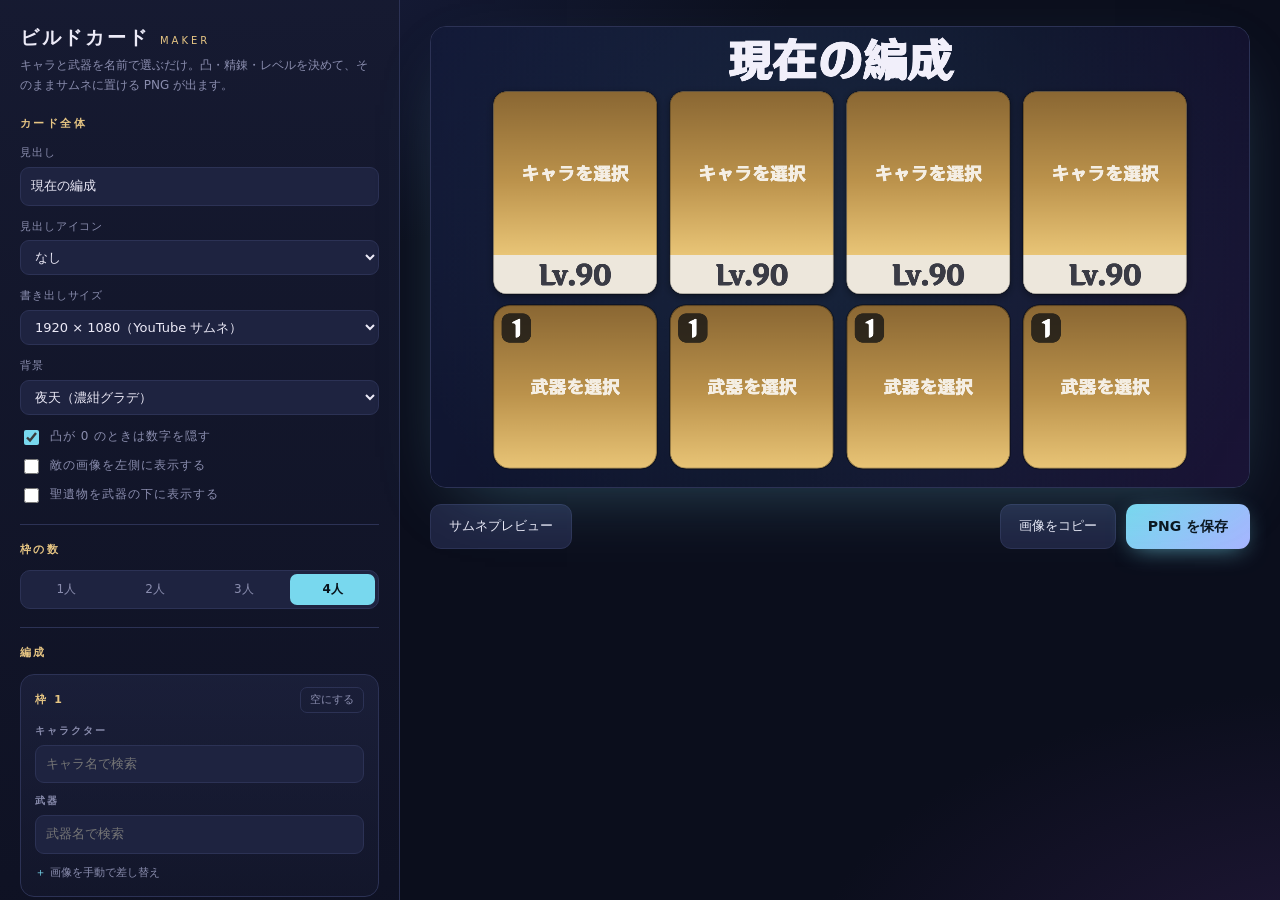
==== commit 2442ab14: "見出しの先頭にアイコンを付けられるようにした エクストラ・マスターなどの難易度バッジをサムネの見出しに入れたかったため、 見出しアイコンを選べるようにした。  - card-data.js に tit" ====
--- a/build-card-maker.html
+++ b/build-card-maker.html
@@ -137,6 +137,9 @@
   .mini-seg button{font-size:11px;padding:5px 2px}
   .lb input[type=text]{padding:6px 8px;text-align:center}
 
+  .zoomrow{display:flex;align-items:center;gap:8px}
+  .zoomrow input[type=range]{flex:1;min-width:0;accent-color:var(--glow)}
+  .zoomval{font-size:11px;color:var(--muted);min-width:38px;text-align:right;font-variant-numeric:tabular-nums}
   .manual{margin-top:10px}
   .manual > summary{font-size:11px;color:var(--muted);cursor:pointer;list-style:none}
   .manual > summary::-webkit-details-marker{display:none}
@@ -235,6 +238,10 @@
       <div class="field">
         <label for="title">見出し</label>
         <input type="text" id="title" value="現在の編成" placeholder="空欄でもOK">
+      </div>
+      <div class="field">
+        <label for="titleIcon">見出しアイコン</label>
+        <select id="titleIcon"></select>
       </div>
       <div class="field">
         <label for="size">書き出しサイズ</label>
@@ -316,10 +323,11 @@
    ============================================================ */
 const DATA = window.GENGEKI_MASTER_DATA || {};
 const CHARS = (DATA.characters || []).filter(c => c && c.name);
-const CARD = window.CARD_DATA || {};           // card-data.js（武器・聖遺物・敵・読みがな）
-const WEAPONS = CARD.weapons || [];
+const CARD = window.CARD_DATA || {};           // card-data.js（聖遺物・敵・読みがな）
+const WEAPONS = DATA.weapons || [];          // Notion「武器一覧」から同期
 const ENEMIES = CARD.enemies || [];
 const ARTIFACTS = CARD.artifacts || [];
+const TITLE_ICONS = CARD.titleIcons || [];   // 見出しの先頭に付けるアイコン
 const READINGS = CARD.readings || {};
 // 読みがなは master-data.js（Notion の Reading 列）を優先し、無ければ card-data.js で補う
 const charReading = c => c.reading || READINGS[c.id] || "";
@@ -356,6 +364,8 @@
 const S = {
   title:"現在の編成", w:1920, h:1080, bg:"night", hideZero:true,
   enemy:null, enemyImg:null, showEnemy:false, showArtifact:false,
+  enemyZ:1, enemyOX:0, enemyOY:0,   // 敵画像の拡大率と位置（枠サイズ比）
+  titleIcon:null, titleIconImg:null,
   slots:[newSlot(),newSlot(),newSlot(),newSlot()], count:4
 };
 
@@ -417,9 +427,12 @@
 }
 function selectEnemy(e){
   S.enemy=e; S.enemyImg=null;
+  resetEnemyView();
   if(e) loadImg(e.image, img=>{ S.enemyImg=img; draw(); });
   buildSlots(); draw();
 }
+function resetEnemyView(){ S.enemyZ=1; S.enemyOX=0; S.enemyOY=0; }
+
 function selectArtifact(i, a){
   const s=S.slots[i];
   s.artifact=a; s.afImg=null;
@@ -556,7 +569,7 @@
   const f=document.createElement("label"); f.className="mfile";
   const sp=document.createElement("span"); sp.textContent="敵画像"; f.appendChild(sp);
   const inp=document.createElement("input"); inp.type="file"; inp.accept="image/*";
-  inp.onchange=()=>{ const file=inp.files[0]; if(!file) return; readImage(file,img=>{ S.enemyImg=img; draw(); }); };
+  inp.onchange=()=>{ const file=inp.files[0]; if(!file) return; readImage(file,img=>{ S.enemyImg=img; resetEnemyView(); buildEnemyPick(); draw(); }); };
   f.appendChild(inp); d.appendChild(f);
   return d;
 }
@@ -644,6 +657,18 @@
 
 // 全体設定
 document.getElementById("title").oninput  = e=>{ S.title=e.target.value; draw(); };
+(function buildTitleIconSelect(){
+  const sel=document.getElementById("titleIcon");
+  const none=document.createElement("option"); none.value=""; none.textContent="なし";
+  sel.appendChild(none);
+  TITLE_ICONS.forEach(t=>{ const o=document.createElement("option"); o.value=t.id; o.textContent=t.name; sel.appendChild(o); });
+  sel.onchange=()=>{
+    const t=TITLE_ICONS.find(x=>x.id===sel.value) || null;
+    S.titleIcon=t; S.titleIconImg=null;
+    if(t) loadImg(t.image, img=>{ S.titleIconImg=img; draw(); });
+    draw();
+  };
+})();
 document.getElementById("bg").onchange    = e=>{ S.bg=e.target.value; draw(); };
 document.getElementById("hideZero").onchange = e=>{ S.hideZero=e.target.checked; draw(); };
 document.getElementById("showEnemy").onchange = e=>{
@@ -670,7 +695,36 @@
     });
     se.dataset.kind="enemy"; host.appendChild(se);
   }
+  if(S.enemy || S.enemyImg) host.appendChild(enemyViewControls());
   host.appendChild(enemyManualUpload());
+}
+
+// 敵画像の「大きさ」調整とリセット（ドラッグでも動かせる）
+function enemyViewControls(){
+  const wrap=document.createElement("div"); wrap.className="lb";
+  const lab=document.createElement("label");
+  lab.textContent="大きさ（枠の中でドラッグすると位置を動かせます）";
+  const row=document.createElement("div"); row.className="zoomrow";
+  const sl=document.createElement("input");
+  sl.type="range"; sl.min="30"; sl.max="500"; sl.step="1";
+  sl.value=String(Math.round(S.enemyZ*100));
+  sl.oninput=()=>{ S.enemyZ=+sl.value/100; val.textContent=sl.value+"%"; draw(); };
+  const val=document.createElement("span"); val.className="zoomval";
+  val.textContent=Math.round(S.enemyZ*100)+"%";
+  const rs=document.createElement("button"); rs.className="mini"; rs.textContent="リセット";
+  rs.onclick=()=>{ resetEnemyView(); syncEnemyControls(); draw(); };
+  row.append(sl,val,rs);
+  wrap.append(lab,row);
+  wrap.dataset.role="enemyview";
+  return wrap;
+}
+
+// ドラッグやホイールで変えた値をスライダー表示に反映する
+function syncEnemyControls(){
+  const w=document.querySelector('[data-role="enemyview"]'); if(!w) return;
+  const sl=w.querySelector("input[type=range]"), val=w.querySelector(".zoomval");
+  if(sl)  sl.value=String(Math.round(S.enemyZ*100));
+  if(val) val.textContent=Math.round(S.enemyZ*100)+"%";
 }
 document.getElementById("size").onchange  = e=>{
   const [w,h]=e.target.value.split("x").map(Number);
@@ -721,6 +775,24 @@
   ctx.fillStyle=color;
   drawTextCentered(text,cx,y);
 }
+// 見出し。アイコンがあれば「アイコン＋テキスト」をひとまとまりで中央に置く。
+function drawTitle(text, cx, cy, maxW, px, color){
+  const icon = S.titleIconImg;
+  if(!text && !icon) return;
+  const ih = px*1.12;                                  // アイコンの高さは文字に合わせる
+  const iw = icon ? ih*(icon.width/icon.height) : 0;
+  const gap = (icon && text) ? px*0.28 : 0;
+  const size = text ? fitText(text, Math.max(10, maxW-iw-gap), px, "700") : px;
+  ctx.font = `700 ${size}px ${F}`;
+  const tw = text ? ctx.measureText(text).width : 0;
+  const left = cx - (iw+gap+tw)/2;
+  if(icon) ctx.drawImage(icon, left, cy-ih/2, iw, ih);
+  if(text){
+    ctx.fillStyle = color;
+    drawTextCentered(text, left+iw+gap+tw/2, cy);
+  }
+}
+
 function fillRarity(x,y,w,h,rarity){
   const g=ctx.createLinearGradient(x,y,x,y+h);
   if(rarity>=5){ g.addColorStop(0,"#8A6733"); g.addColorStop(.55,"#BC934C"); g.addColorStop(1,"#E9C577"); }
@@ -807,9 +879,9 @@
 
   const n=S.count, cols=n;
   const pad=S.w*0.04;
-  const headH= S.title ? S.h*0.14 : S.h*0.04;
-
-  if(S.title) centerText(S.title, S.w/2, headH*0.5, S.w-pad*2, Math.round(S.h*0.098), "700", t.ink);
+  const headH= (S.title || S.titleIcon) ? S.h*0.14 : S.h*0.04;
+
+  drawTitle(S.title, S.w/2, headH*0.5, S.w-pad*2, Math.round(S.h*0.098), t.ink);
 
   const areaY=headH, areaH=S.h-headH-S.h*0.04;
   const gapX=S.w*0.016, gapY=S.h*0.024;
@@ -856,7 +928,7 @@
   const g=ctx.createLinearGradient(x,y,x,y+h);
   g.addColorStop(0,"#3A2036"); g.addColorStop(1,"#1C1430");
   ctx.fillStyle=g; ctx.fillRect(x,y,w,h);
-  if(S.enemyImg) coverInto(S.enemyImg, x,y,w,h, 1, 0, 0);
+  if(S.enemyImg) coverInto(S.enemyImg, x,y,w,h, S.enemyZ, S.enemyOX, S.enemyOY);
   ctx.restore();
   if(!S.enemyImg) centerText(S.enemy?"画像なし":"敵を選択", x+w/2, y+h*0.5, w*0.82, Math.round(w*0.09), "600", "rgba(255,255,255,.85)");
   ctx.strokeStyle="rgba(0,0,0,.30)"; ctx.lineWidth=Math.max(2,w*0.007); rrc(x,y,w,h,[r,r,r,r]); ctx.stroke();
@@ -959,6 +1031,7 @@
   }, 250);
 }
 cv.addEventListener("click", e=>{
+  if(enemyDrag && enemyDrag.moved) return;   // 敵画像を動かした直後はスクロールしない
   const h=hitAt(toCanvas(e)); if(!h) return;
   if(h.slot===-1){                       // 敵カード
     const ep=document.getElementById("enemyPick");
@@ -978,8 +1051,45 @@
   const inp=el.querySelector(`.search[data-kind="${h.kind}"] input`);
   if(inp) setTimeout(()=>inp.focus({preventScroll:true}), 260);
 });
+/* ---- 敵画像を枠内でドラッグ移動 / ホイールで拡大縮小 ---- */
+let enemyDrag=null;
+
+cv.addEventListener("mousedown", e=>{
+  if(!S.enemyImg) return;
+  const p=toCanvas(e), h=hitAt(p);
+  if(!h || h.kind!=="enemy") return;
+  enemyDrag={ sx:p.x, sy:p.y, ox:S.enemyOX, oy:S.enemyOY, w:h.w, h:h.h, moved:false };
+  e.preventDefault();
+});
+window.addEventListener("mousemove", e=>{
+  if(!enemyDrag) return;
+  const p=toCanvas(e);
+  const dx=(p.x-enemyDrag.sx)/enemyDrag.w, dy=(p.y-enemyDrag.sy)/enemyDrag.h;
+  if(Math.abs(p.x-enemyDrag.sx)>3 || Math.abs(p.y-enemyDrag.sy)>3) enemyDrag.moved=true;
+  S.enemyOX=enemyDrag.ox+dx; S.enemyOY=enemyDrag.oy+dy;
+  draw();
+});
+window.addEventListener("mouseup", ()=>{
+  if(!enemyDrag) return;
+  const moved=enemyDrag.moved;
+  // click イベントの後に解除する（動かしたときだけスクロールを抑える）
+  setTimeout(()=>{ enemyDrag=null; }, 0);
+  if(moved) syncEnemyControls();
+});
+cv.addEventListener("wheel", e=>{
+  if(!S.enemyImg) return;
+  const h=hitAt(toCanvas(e));
+  if(!h || h.kind!=="enemy") return;
+  e.preventDefault();
+  const k = e.deltaY<0 ? 1.08 : 1/1.08;
+  S.enemyZ = Math.max(0.3, Math.min(5, S.enemyZ*k));
+  syncEnemyControls(); draw();
+}, {passive:false});
+
 cv.addEventListener("mousemove", e=>{
-  cv.style.cursor = hitAt(toCanvas(e)) ? "pointer" : "default";
+  if(enemyDrag){ cv.style.cursor="grabbing"; return; }
+  const h=hitAt(toCanvas(e));
+  cv.style.cursor = h ? (h.kind==="enemy" && S.enemyImg ? "grab" : "pointer") : "default";
 });
 
 /* ============================================================
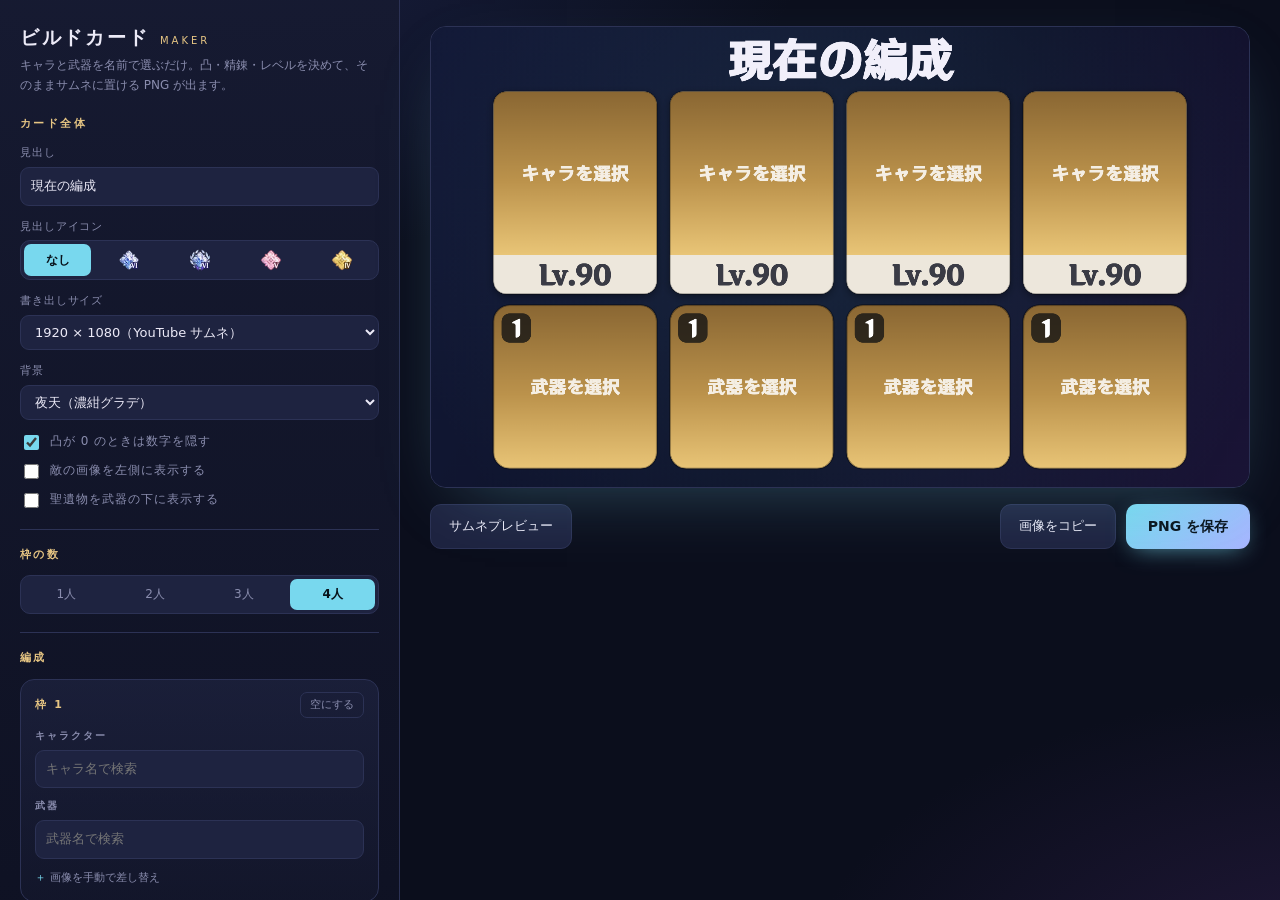
==== commit 795995a6: "見出しアイコンをボタン選択にし、敵の拡大上限を300%にした - 見出しアイコンをプルダウンから1行のボタンに変更。アイコンは画像だけを   並べ、名前はツールチップで出す。先頭は「なし」 - 敵画像" ====
--- a/build-card-maker.html
+++ b/build-card-maker.html
@@ -137,6 +137,8 @@
   .mini-seg button{font-size:11px;padding:5px 2px}
   .lb input[type=text]{padding:6px 8px;text-align:center}
 
+  .iconseg button{display:flex;align-items:center;justify-content:center;padding:5px 2px;min-height:32px}
+  .iconseg img{width:22px;height:22px;display:block;object-fit:contain}
   .zoomrow{display:flex;align-items:center;gap:8px}
   .zoomrow input[type=range]{flex:1;min-width:0;accent-color:var(--glow)}
   .zoomval{font-size:11px;color:var(--muted);min-width:38px;text-align:right;font-variant-numeric:tabular-nums}
@@ -240,8 +242,8 @@
         <input type="text" id="title" value="現在の編成" placeholder="空欄でもOK">
       </div>
       <div class="field">
-        <label for="titleIcon">見出しアイコン</label>
-        <select id="titleIcon"></select>
+        <label>見出しアイコン</label>
+        <div class="seg iconseg" id="titleIcon"></div>
       </div>
       <div class="field">
         <label for="size">書き出しサイズ</label>
@@ -657,17 +659,29 @@
 
 // 全体設定
 document.getElementById("title").oninput  = e=>{ S.title=e.target.value; draw(); };
-(function buildTitleIconSelect(){
-  const sel=document.getElementById("titleIcon");
-  const none=document.createElement("option"); none.value=""; none.textContent="なし";
-  sel.appendChild(none);
-  TITLE_ICONS.forEach(t=>{ const o=document.createElement("option"); o.value=t.id; o.textContent=t.name; sel.appendChild(o); });
-  sel.onchange=()=>{
-    const t=TITLE_ICONS.find(x=>x.id===sel.value) || null;
-    S.titleIcon=t; S.titleIconImg=null;
-    if(t) loadImg(t.image, img=>{ S.titleIconImg=img; draw(); });
-    draw();
+(function buildTitleIconButtons(){
+  const host=document.getElementById("titleIcon");
+  const mk=t=>{
+    const b=document.createElement("button");
+    b.type="button";
+    b.title = t ? t.name : "アイコンなし";     // 画像だけなので名前はツールチップで出す
+    if(t){
+      const im=document.createElement("img");
+      im.src=t.image; im.alt=t.name; b.appendChild(im);
+    } else {
+      b.textContent="なし";
+    }
+    b.setAttribute("aria-pressed", t ? (S.titleIcon && S.titleIcon.id===t.id) : !S.titleIcon);
+    b.onclick=()=>{
+      [...host.children].forEach(c=>c.setAttribute("aria-pressed", c===b));
+      S.titleIcon=t; S.titleIconImg=null;
+      if(t) loadImg(t.image, img=>{ S.titleIconImg=img; draw(); });
+      draw();
+    };
+    return b;
   };
+  host.appendChild(mk(null));
+  TITLE_ICONS.forEach(t=>host.appendChild(mk(t)));
 })();
 document.getElementById("bg").onchange    = e=>{ S.bg=e.target.value; draw(); };
 document.getElementById("hideZero").onchange = e=>{ S.hideZero=e.target.checked; draw(); };
@@ -706,7 +720,7 @@
   lab.textContent="大きさ（枠の中でドラッグすると位置を動かせます）";
   const row=document.createElement("div"); row.className="zoomrow";
   const sl=document.createElement("input");
-  sl.type="range"; sl.min="30"; sl.max="500"; sl.step="1";
+  sl.type="range"; sl.min="30"; sl.max="300"; sl.step="1";
   sl.value=String(Math.round(S.enemyZ*100));
   sl.oninput=()=>{ S.enemyZ=+sl.value/100; val.textContent=sl.value+"%"; draw(); };
   const val=document.createElement("span"); val.className="zoomval";
@@ -1082,7 +1096,7 @@
   if(!h || h.kind!=="enemy") return;
   e.preventDefault();
   const k = e.deltaY<0 ? 1.08 : 1/1.08;
-  S.enemyZ = Math.max(0.3, Math.min(5, S.enemyZ*k));
+  S.enemyZ = Math.max(0.3, Math.min(3, S.enemyZ*k));
   syncEnemyControls(); draw();
 }, {passive:false});
 
